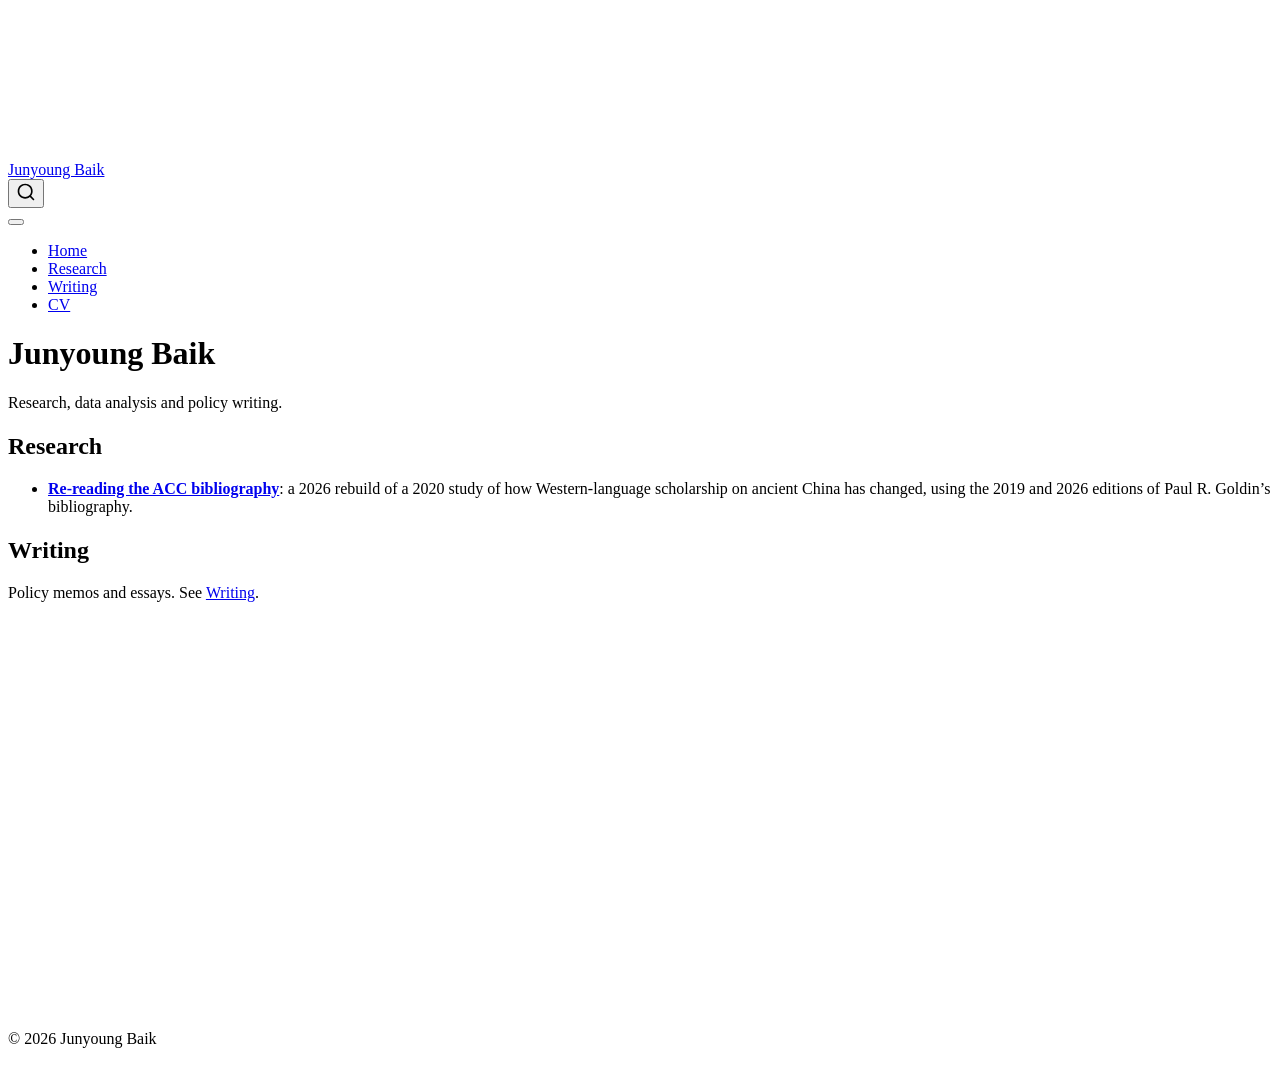
==== index.html @ 751c7dbe "Built site for gh-pages" ====
<!DOCTYPE html>
<html xmlns="http://www.w3.org/1999/xhtml" lang="en" xml:lang="en"><head>

<meta charset="utf-8">
<meta name="generator" content="quarto-1.10.18">

<meta name="viewport" content="width=device-width, initial-scale=1.0, user-scalable=yes">


<title>Junyoung Baik</title>
<style>
/* Default styles provided by pandoc.
** See https://pandoc.org/MANUAL.html#variables-for-html for config info.
*/
span.smallcaps{font-variant: small-caps;}
div.columns{display: flex; gap: 1.5em;}
div.column{flex: auto;}
@media screen {
div.columns{gap: min(4vw, 1.5em);}
div.column{overflow-x: auto;}
}
div.hanging-indent{margin-left: 1.5em; text-indent: -1.5em;}
ul.task-list{list-style: none;}
ul.task-list li input[type="checkbox"] {
  width: 0.8em;
  margin: 0 0.8em 0.2em -1em; /* quarto-specific, see https://github.com/quarto-dev/quarto-cli/issues/4556 */ 
  vertical-align: middle;
}
</style>


<script src="site_libs/quarto-nav/quarto-nav.js"></script>
<script src="site_libs/quarto-nav/headroom.min.js"></script>
<script src="site_libs/clipboard/clipboard.min.js"></script>
<script src="site_libs/quarto-search/autocomplete.umd.js"></script>
<script src="site_libs/quarto-search/fuse.min.js"></script>
<script src="site_libs/quarto-search/quarto-search.js"></script>
<meta name="quarto:offset" content="./">
<script src="site_libs/quarto-html/quarto.js" type="module"></script>
<script src="site_libs/quarto-html/tabsets/tabsets.js" type="module"></script>
<script src="site_libs/quarto-html/popper.min.js"></script>
<script src="site_libs/quarto-html/tippy.umd.min.js"></script>
<script src="site_libs/quarto-html/anchor.min.js"></script>
<link href="site_libs/quarto-html/tippy.css" rel="stylesheet">
<link href="site_libs/quarto-html/quarto-syntax-highlighting-64a204ab8560d761af7679ceaba22944.css" rel="stylesheet" id="quarto-text-highlighting-styles">
<script src="site_libs/bootstrap/bootstrap.min.js"></script>
<link href="site_libs/bootstrap/bootstrap-icons.css" rel="stylesheet">
<link href="site_libs/bootstrap/bootstrap-445b8638c3d06994fee0907d791121c4.min.css" rel="stylesheet" append-hash="true" id="quarto-bootstrap" data-mode="light">
<script id="quarto-search-options" type="application/json">{
  "location": "navbar",
  "copy-button": false,
  "collapse-after": 3,
  "panel-placement": "end",
  "type": "overlay",
  "limit": 50,
  "keyboard-shortcut": [
    "f",
    "/",
    "s"
  ],
  "show-item-context": false,
  "language": {
    "search-no-results-text": "No results",
    "search-matching-documents-text": "matching documents",
    "search-copy-link-title": "Copy link to search",
    "search-hide-matches-text": "Hide additional matches",
    "search-more-match-text": "more match in this document",
    "search-more-matches-text": "more matches in this document",
    "search-clear-button-title": "Clear",
    "search-text-placeholder": "",
    "search-detached-cancel-button-title": "Cancel",
    "search-submit-button-title": "Submit",
    "search-label": "Search"
  }
}</script>


<link rel="stylesheet" href="styles.css">
</head>

<body class="nav-fixed fullcontent quarto-light">

<div id="quarto-search-results"></div>
  <header id="quarto-header" class="headroom fixed-top">
    <nav class="navbar navbar-expand-lg " data-bs-theme="dark">
      <div class="navbar-container container-fluid">
      <div class="navbar-brand-container mx-auto">
    <a class="navbar-brand" href="./index.html">
    <span class="navbar-title">Junyoung Baik</span>
    </a>
  </div>
            <div id="quarto-search" class="" title="Search"></div>
          <button class="navbar-toggler" type="button" data-bs-toggle="collapse" data-bs-target="#navbarCollapse" aria-controls="navbarCollapse" role="menu" aria-expanded="false" aria-label="Toggle navigation" onclick="if (window.quartoToggleHeadroom) { window.quartoToggleHeadroom(); }">
  <span class="navbar-toggler-icon"></span>
</button>
          <div class="collapse navbar-collapse" id="navbarCollapse">
            <ul class="navbar-nav navbar-nav-scroll me-auto">
  <li class="nav-item">
    <a class="nav-link active" href="./index.html" aria-current="page"> 
<span class="menu-text">Home</span></a>
  </li>  
  <li class="nav-item">
    <a class="nav-link" href="./research/index.html"> 
<span class="menu-text">Research</span></a>
  </li>  
  <li class="nav-item">
    <a class="nav-link" href="./writing/index.html"> 
<span class="menu-text">Writing</span></a>
  </li>  
  <li class="nav-item">
    <a class="nav-link" href="./cv.html"> 
<span class="menu-text">CV</span></a>
  </li>  
</ul>
          </div> <!-- /navcollapse -->
            <div class="quarto-navbar-tools">
</div>
      </div> <!-- /container-fluid -->
    </nav>
</header>
<!-- content -->
<div id="quarto-content" class="quarto-container page-columns page-rows-contents page-layout-article page-navbar">
<!-- sidebar -->
<!-- margin-sidebar -->
    
<!-- main -->
<main class="content" id="quarto-document-content">

<header id="title-block-header" class="quarto-title-block default">
<div class="quarto-title">
<h1 class="title">Junyoung Baik</h1>
</div>



<div class="quarto-title-meta">

    
  
    
  </div>
  


</header>


<p>Research, data analysis and policy writing.</p>
<section id="research" class="level2">
<h2 class="anchored" data-anchor-id="research">Research</h2>
<ul>
<li><a href="./research/acc-bibliometrics.html"><strong>Re-reading the ACC bibliography</strong></a>: a 2026 rebuild of a 2020 study of how Western-language scholarship on ancient China has changed, using the 2019 and 2026 editions of Paul R. Goldin’s bibliography.</li>
</ul>
</section>
<section id="writing" class="level2">
<h2 class="anchored" data-anchor-id="writing">Writing</h2>
<p>Policy memos and essays. See <a href="./writing/index.html">Writing</a>.</p>


</section>

</main> <!-- /main -->
<script id="quarto-html-after-body" type="application/javascript">
  window.document.addEventListener("DOMContentLoaded", function (event) {
    const icon = "";
    const anchorJS = new window.AnchorJS();
    anchorJS.options = {
      placement: 'right',
      icon: icon
    };
    anchorJS.add('.anchored');
    const isCodeAnnotation = (el) => {
      for (const clz of el.classList) {
        if (clz.startsWith('code-annotation-')) {                     
          return true;
        }
      }
      return false;
    }
    const onCopySuccess = function(e) {
      // button target
      const button = e.trigger;
      // don't keep focus
      button.blur();
      // flash "checked"
      button.classList.add('code-copy-button-checked');
      var currentTitle = button.getAttribute("title");
      button.setAttribute("title", "Copied!");
      let tooltip;
      if (window.bootstrap) {
        button.setAttribute("data-bs-toggle", "tooltip");
        button.setAttribute("data-bs-placement", "left");
        button.setAttribute("data-bs-title", "Copied!");
        tooltip = new bootstrap.Tooltip(button, 
          { trigger: "manual", 
            customClass: "code-copy-button-tooltip",
            offset: [0, -8]});
        tooltip.show();    
      }
      setTimeout(function() {
        if (tooltip) {
          tooltip.hide();
          button.removeAttribute("data-bs-title");
          button.removeAttribute("data-bs-toggle");
          button.removeAttribute("data-bs-placement");
        }
        button.setAttribute("title", currentTitle);
        button.classList.remove('code-copy-button-checked');
      }, 1000);
      // clear code selection
      e.clearSelection();
    }
    const getTextToCopy = function(trigger) {
      const outerScaffold = trigger.parentElement.cloneNode(true);
      const codeEl = outerScaffold.querySelector('code');
      for (const childEl of codeEl.children) {
        if (isCodeAnnotation(childEl)) {
          childEl.remove();
        }
      }
      return codeEl.innerText;
    }
    const clipboard = new window.ClipboardJS('.code-copy-button:not([data-in-quarto-modal])', {
      text: getTextToCopy
    });
    clipboard.on('success', onCopySuccess);
    if (window.document.getElementById('quarto-embedded-source-code-modal')) {
      const clipboardModal = new window.ClipboardJS('.code-copy-button[data-in-quarto-modal]', {
        text: getTextToCopy,
        container: window.document.getElementById('quarto-embedded-source-code-modal')
      });
      clipboardModal.on('success', onCopySuccess);
    }
      var localhostRegex = new RegExp(/^(?:http|https):\/\/localhost\:?[0-9]*\//);
      var mailtoRegex = new RegExp(/^mailto:/);
        var filterRegex = new RegExp("https:\/\/bjunyoung\.github\.io\/portfolio-site\/");
      var isInternal = (href) => {
          return filterRegex.test(href) || localhostRegex.test(href) || mailtoRegex.test(href);
      }
      // Inspect non-navigation links and adorn them if external
     var links = window.document.querySelectorAll('a[href]:not(.nav-link):not(.navbar-brand):not(.toc-action):not(.sidebar-link):not(.sidebar-item-toggle):not(.pagination-link):not(.no-external):not([aria-hidden]):not(.dropdown-item):not(.quarto-navigation-tool):not(.about-link)');
      for (var i=0; i<links.length; i++) {
        const link = links[i];
        if (!isInternal(link.href)) {
          // undo the damage that might have been done by quarto-nav.js in the case of
          // links that we want to consider external
          if (link.dataset.originalHref !== undefined) {
            link.href = link.dataset.originalHref;
          }
        }
      }
    function tippyHover(el, contentFn, onTriggerFn, onUntriggerFn) {
      const config = {
        allowHTML: true,
        maxWidth: 500,
        delay: 100,
        arrow: false,
        appendTo: function(el) {
            return el.parentElement;
        },
        interactive: true,
        interactiveBorder: 10,
        theme: 'quarto',
        placement: 'bottom-start',
      };
      if (contentFn) {
        config.content = contentFn;
      }
      if (onTriggerFn) {
        config.onTrigger = onTriggerFn;
      }
      if (onUntriggerFn) {
        config.onUntrigger = onUntriggerFn;
      }
      window.tippy(el, config); 
    }
    const noterefs = window.document.querySelectorAll('a[role="doc-noteref"]');
    for (var i=0; i<noterefs.length; i++) {
      const ref = noterefs[i];
      tippyHover(ref, function() {
        // use id or data attribute instead here
        let href = ref.getAttribute('data-footnote-href') || ref.getAttribute('href');
        try { href = new URL(href).hash; } catch {}
        const id = href.replace(/^#\/?/, "");
        const note = window.document.getElementById(id);
        if (note) {
          return note.innerHTML;
        } else {
          return "";
        }
      });
    }
    const xrefs = window.document.querySelectorAll('a.quarto-xref');
    const processXRef = (id, note) => {
      // Strip column container classes
      const stripColumnClz = (el) => {
        el.classList.remove("page-full", "page-columns");
        if (el.children) {
          for (const child of el.children) {
            stripColumnClz(child);
          }
        }
      }
      stripColumnClz(note)
      if (id === null || id.startsWith('sec-')) {
        // Special case sections, only their first couple elements
        const container = document.createElement("div");
        if (note.children && note.children.length > 2) {
          container.appendChild(note.children[0].cloneNode(true));
          for (let i = 1; i < note.children.length; i++) {
            const child = note.children[i];
            if (child.tagName === "P" && child.innerText === "") {
              continue;
            } else {
              container.appendChild(child.cloneNode(true));
              break;
            }
          }
          if (window.Quarto?.typesetMath) {
            window.Quarto.typesetMath(container);
          }
          return container.innerHTML
        } else {
          if (window.Quarto?.typesetMath) {
            window.Quarto.typesetMath(note);
          }
          return note.innerHTML;
        }
      } else {
        // Remove any anchor links if they are present
        const anchorLink = note.querySelector('a.anchorjs-link');
        if (anchorLink) {
          anchorLink.remove();
        }
        if (window.Quarto?.typesetMath) {
          window.Quarto.typesetMath(note);
        }
        if (note.classList.contains("callout")) {
          return note.outerHTML;
        } else {
          return note.innerHTML;
        }
      }
    }
    for (var i=0; i<xrefs.length; i++) {
      const xref = xrefs[i];
      tippyHover(xref, undefined, function(instance) {
        instance.disable();
        let url = xref.getAttribute('href');
        let hash = undefined; 
        if (url.startsWith('#')) {
          hash = url;
        } else {
          try { hash = new URL(url).hash; } catch {}
        }
        if (hash) {
          const id = hash.replace(/^#\/?/, "");
          const note = window.document.getElementById(id);
          if (note !== null) {
            try {
              const html = processXRef(id, note.cloneNode(true));
              instance.setContent(html);
            } finally {
              instance.enable();
              instance.show();
            }
          } else {
            // See if we can fetch this
            fetch(url.split('#')[0])
            .then(res => res.text())
            .then(html => {
              const parser = new DOMParser();
              const htmlDoc = parser.parseFromString(html, "text/html");
              const note = htmlDoc.getElementById(id);
              if (note !== null) {
                const html = processXRef(id, note);
                instance.setContent(html);
              } 
            }).finally(() => {
              instance.enable();
              instance.show();
            });
          }
        } else {
          // See if we can fetch a full url (with no hash to target)
          // This is a special case and we should probably do some content thinning / targeting
          fetch(url)
          .then(res => res.text())
          .then(html => {
            const parser = new DOMParser();
            const htmlDoc = parser.parseFromString(html, "text/html");
            const note = htmlDoc.querySelector('main.content');
            if (note !== null) {
              // This should only happen for chapter cross references
              // (since there is no id in the URL)
              // remove the first header
              if (note.children.length > 0 && note.children[0].tagName === "HEADER") {
                note.children[0].remove();
              }
              const html = processXRef(null, note);
              instance.setContent(html);
            } 
          }).finally(() => {
            instance.enable();
            instance.show();
          });
        }
      }, function(instance) {
      });
    }
        let selectedAnnoteEl;
        const selectorForAnnotation = ( cell, annotation) => {
          let cellAttr = 'data-code-cell="' + cell + '"';
          let lineAttr = 'data-code-annotation="' +  annotation + '"';
          const selector = 'span[' + cellAttr + '][' + lineAttr + ']';
          return selector;
        }
        const selectCodeLines = (annoteEl) => {
          const doc = window.document;
          const targetCell = annoteEl.getAttribute("data-target-cell");
          const targetAnnotation = annoteEl.getAttribute("data-target-annotation");
          const annoteSpan = window.document.querySelector(selectorForAnnotation(targetCell, targetAnnotation));
          const lines = annoteSpan.getAttribute("data-code-lines").split(",");
          const lineIds = lines.map((line) => {
            return targetCell + "-" + line;
          })
          let top = null;
          let height = null;
          let parent = null;
          if (lineIds.length > 0) {
              //compute the position of the single el (top and bottom and make a div)
              const el = window.document.getElementById(lineIds[0]);
              top = el.offsetTop;
              height = el.offsetHeight;
              parent = el.parentElement.parentElement;
            if (lineIds.length > 1) {
              const lastEl = window.document.getElementById(lineIds[lineIds.length - 1]);
              const bottom = lastEl.offsetTop + lastEl.offsetHeight;
              height = bottom - top;
            }
            if (top !== null && height !== null && parent !== null) {
              // cook up a div (if necessary) and position it 
              let div = window.document.getElementById("code-annotation-line-highlight");
              if (div === null) {
                div = window.document.createElement("div");
                div.setAttribute("id", "code-annotation-line-highlight");
                div.style.position = 'absolute';
                parent.appendChild(div);
              }
              div.style.top = top - 2 + "px";
              div.style.height = height + 4 + "px";
              div.style.left = 0;
              let gutterDiv = window.document.getElementById("code-annotation-line-highlight-gutter");
              if (gutterDiv === null) {
                gutterDiv = window.document.createElement("div");
                gutterDiv.setAttribute("id", "code-annotation-line-highlight-gutter");
                gutterDiv.style.position = 'absolute';
                const codeCell = window.document.getElementById(targetCell);
                const gutter = codeCell.querySelector('.code-annotation-gutter');
                gutter.appendChild(gutterDiv);
              }
              gutterDiv.style.top = top - 2 + "px";
              gutterDiv.style.height = height + 4 + "px";
            }
            selectedAnnoteEl = annoteEl;
          }
        };
        const unselectCodeLines = () => {
          const elementsIds = ["code-annotation-line-highlight", "code-annotation-line-highlight-gutter"];
          elementsIds.forEach((elId) => {
            const div = window.document.getElementById(elId);
            if (div) {
              div.remove();
            }
          });
          selectedAnnoteEl = undefined;
        };
          // Handle positioning of the toggle
      window.addEventListener(
        "resize",
        throttle(() => {
          elRect = undefined;
          if (selectedAnnoteEl) {
            selectCodeLines(selectedAnnoteEl);
          }
        }, 10)
      );
      function throttle(fn, ms) {
      let throttle = false;
      let timer;
        return (...args) => {
          if(!throttle) { // first call gets through
              fn.apply(this, args);
              throttle = true;
          } else { // all the others get throttled
              if(timer) clearTimeout(timer); // cancel #2
              timer = setTimeout(() => {
                fn.apply(this, args);
                timer = throttle = false;
              }, ms);
          }
        };
      }
        // Attach click handler to the DT
        const annoteDls = window.document.querySelectorAll('dt[data-target-cell]');
        for (const annoteDlNode of annoteDls) {
          annoteDlNode.addEventListener('click', (event) => {
            const clickedEl = event.target;
            if (clickedEl !== selectedAnnoteEl) {
              unselectCodeLines();
              const activeEl = window.document.querySelector('dt[data-target-cell].code-annotation-active');
              if (activeEl) {
                activeEl.classList.remove('code-annotation-active');
              }
              selectCodeLines(clickedEl);
              clickedEl.classList.add('code-annotation-active');
            } else {
              // Unselect the line
              unselectCodeLines();
              clickedEl.classList.remove('code-annotation-active');
            }
          });
        }
    const findCites = (el) => {
      const parentEl = el.parentElement;
      if (parentEl) {
        const cites = parentEl.dataset.cites;
        if (cites) {
          return {
            el,
            cites: cites.split(' ')
          };
        } else {
          return findCites(el.parentElement)
        }
      } else {
        return undefined;
      }
    };
    var bibliorefs = window.document.querySelectorAll('a[role="doc-biblioref"]');
    for (var i=0; i<bibliorefs.length; i++) {
      const ref = bibliorefs[i];
      const citeInfo = findCites(ref);
      if (citeInfo) {
        tippyHover(citeInfo.el, function() {
          var popup = window.document.createElement('div');
          citeInfo.cites.forEach(function(cite) {
            var citeDiv = window.document.createElement('div');
            citeDiv.classList.add('hanging-indent');
            citeDiv.classList.add('csl-entry');
            var biblioDiv = window.document.getElementById('ref-' + cite);
            if (biblioDiv) {
              citeDiv.innerHTML = biblioDiv.innerHTML;
            }
            popup.appendChild(citeDiv);
          });
          return popup.innerHTML;
        });
      }
    }
  });
  </script>
</div> <!-- /content -->
<footer class="footer">
  <div class="nav-footer">
    <div class="nav-footer-left">
      &nbsp;
    </div>   
    <div class="nav-footer-center">
<p>© 2026 Junyoung Baik</p>
</div>
    <div class="nav-footer-right">
      &nbsp;
    </div>
  </div>
</footer>




</body></html>
---- site_libs/quarto-html/tippy.css ----
.tippy-box[data-animation=fade][data-state=hidden]{opacity:0}[data-tippy-root]{max-width:calc(100vw - 10px)}.tippy-box{position:relative;background-color:#333;color:#fff;border-radius:4px;font-size:14px;line-height:1.4;white-space:normal;outline:0;transition-property:transform,visibility,opacity}.tippy-box[data-placement^=top]>.tippy-arrow{bottom:0}.tippy-box[data-placement^=top]>.tippy-arrow:before{bottom:-7px;left:0;border-width:8px 8px 0;border-top-color:initial;transform-origin:center top}.tippy-box[data-placement^=bottom]>.tippy-arrow{top:0}.tippy-box[data-placement^=bottom]>.tippy-arrow:before{top:-7px;left:0;border-width:0 8px 8px;border-bottom-color:initial;transform-origin:center bottom}.tippy-box[data-placement^=left]>.tippy-arrow{right:0}.tippy-box[data-placement^=left]>.tippy-arrow:before{border-width:8px 0 8px 8px;border-left-color:initial;right:-7px;transform-origin:center left}.tippy-box[data-placement^=right]>.tippy-arrow{left:0}.tippy-box[data-placement^=right]>.tippy-arrow:before{left:-7px;border-width:8px 8px 8px 0;border-right-color:initial;transform-origin:center right}.tippy-box[data-inertia][data-state=visible]{transition-timing-function:cubic-bezier(.54,1.5,.38,1.11)}.tippy-arrow{width:16px;height:16px;color:#333}.tippy-arrow:before{content:"";position:absolute;border-color:transparent;border-style:solid}.tippy-content{position:relative;padding:5px 9px;z-index:1}
---- site_libs/quarto-html/quarto-syntax-highlighting-64a204ab8560d761af7679ceaba22944.css ----
/* quarto syntax highlight colors */
:root {
  --quarto-hl-ot-color: #003B4F;
  --quarto-hl-at-color: #657422;
  --quarto-hl-ss-color: #20794D;
  --quarto-hl-an-color: #5E5E5E;
  --quarto-hl-fu-color: #4758AB;
  --quarto-hl-st-color: #20794D;
  --quarto-hl-cf-color: #003B4F;
  --quarto-hl-op-color: #5E5E5E;
  --quarto-hl-er-color: #AD0000;
  --quarto-hl-bn-color: #AD0000;
  --quarto-hl-al-color: #AD0000;
  --quarto-hl-va-color: #111111;
  --quarto-hl-bu-color: inherit;
  --quarto-hl-ex-color: inherit;
  --quarto-hl-pp-color: #AD0000;
  --quarto-hl-in-color: #5E5E5E;
  --quarto-hl-vs-color: #20794D;
  --quarto-hl-wa-color: #5E5E5E;
  --quarto-hl-do-color: #5E5E5E;
  --quarto-hl-im-color: #00769E;
  --quarto-hl-ch-color: #20794D;
  --quarto-hl-dt-color: #AD0000;
  --quarto-hl-fl-color: #AD0000;
  --quarto-hl-co-color: #5E5E5E;
  --quarto-hl-cv-color: #5E5E5E;
  --quarto-hl-cn-color: #8f5902;
  --quarto-hl-sc-color: #5E5E5E;
  --quarto-hl-dv-color: #AD0000;
  --quarto-hl-kw-color: #003B4F;
}

/* other quarto variables */
:root {
  --quarto-font-monospace: SFMono-Regular, Menlo, Monaco, Consolas, "Liberation Mono", "Courier New", monospace;
}

/* syntax highlight based on Pandoc's rules */
pre > code.sourceCode > span {
  color: #003B4F;
}

code.sourceCode > span {
  color: #003B4F;
}

div.sourceCode,
div.sourceCode pre.sourceCode {
  color: #003B4F;
}

/* Normal */
code span {
  color: #003B4F;
}

/* Alert */
code span.al {
  color: #AD0000;
  font-style: inherit;
}

/* Annotation */
code span.an {
  color: #5E5E5E;
  font-style: inherit;
}

/* Attribute */
code span.at {
  color: #657422;
  font-style: inherit;
}

/* BaseN */
code span.bn {
  color: #AD0000;
  font-style: inherit;
}

/* BuiltIn */
code span.bu {
  font-style: inherit;
}

/* ControlFlow */
code span.cf {
  color: #003B4F;
  font-weight: bold;
  font-style: inherit;
}

/* Char */
code span.ch {
  color: #20794D;
  font-style: inherit;
}

/* Constant */
code span.cn {
  color: #8f5902;
  font-style: inherit;
}

/* Comment */
code span.co {
  color: #5E5E5E;
  font-style: inherit;
}

/* CommentVar */
code span.cv {
  color: #5E5E5E;
  font-style: italic;
}

/* Documentation */
code span.do {
  color: #5E5E5E;
  font-style: italic;
}

/* DataType */
code span.dt {
  color: #AD0000;
  font-style: inherit;
}

/* DecVal */
code span.dv {
  color: #AD0000;
  font-style: inherit;
}

/* Error */
code span.er {
  color: #AD0000;
  font-style: inherit;
}

/* Extension */
code span.ex {
  font-style: inherit;
}

/* Float */
code span.fl {
  color: #AD0000;
  font-style: inherit;
}

/* Function */
code span.fu {
  color: #4758AB;
  font-style: inherit;
}

/* Import */
code span.im {
  color: #00769E;
  font-style: inherit;
}

/* Information */
code span.in {
  color: #5E5E5E;
  font-style: inherit;
}

/* Keyword */
code span.kw {
  color: #003B4F;
  font-weight: bold;
  font-style: inherit;
}

/* Operator */
code span.op {
  color: #5E5E5E;
  font-style: inherit;
}

/* Other */
code span.ot {
  color: #003B4F;
  font-style: inherit;
}

/* Preprocessor */
code span.pp {
  color: #AD0000;
  font-style: inherit;
}

/* SpecialChar */
code span.sc {
  color: #5E5E5E;
  font-style: inherit;
}

/* SpecialString */
code span.ss {
  color: #20794D;
  font-style: inherit;
}

/* String */
code span.st {
  color: #20794D;
  font-style: inherit;
}

/* Variable */
code span.va {
  color: #111111;
  font-style: inherit;
}

/* VerbatimString */
code span.vs {
  color: #20794D;
  font-style: inherit;
}

/* Warning */
code span.wa {
  color: #5E5E5E;
  font-style: italic;
}

.prevent-inlining {
  content: "</";
}

/*# sourceMappingURL=9d8d5bb603a83b8298b89080a598c93b.css.map */
---- styles.css ----
/* css styles */
.draft-banner { border-left: 4px solid #eb6834; padding: .6rem 1rem; background: rgba(235,104,52,.08); margin-bottom: 1.5rem; }

/* Figures: never wider than the text column (Quarto writes fixed width/height attributes). */
.cell-output-display img, img.figure-img { max-width: 100%; height: auto; }

/* Tables (built by table() in the ACC page) */
.acc-tbl-wrap { overflow-x: auto; margin: .25rem 0 1rem; }
.acc-tbl { width: 100%; border-collapse: collapse; font-size: .9rem; font-variant-numeric: tabular-nums lining-nums; }
.acc-tbl th, .acc-tbl td { padding: .4rem .75rem; border-bottom: 1px solid #e4e3df; vertical-align: baseline; }
.acc-tbl thead th { border-bottom: 1.5px solid #52514e; font-weight: 600; color: #52514e; font-size: .8rem; line-height: 1.25; vertical-align: bottom; }
.acc-tbl .txt { text-align: left; }
.acc-tbl .num { text-align: right; white-space: nowrap; width: 1%; }
.acc-tbl thead th.num { white-space: normal; min-width: 4.5rem; }
.acc-tbl .nowrap { white-space: nowrap; }
.acc-tbl tbody tr:last-child td { border-bottom: 1.5px solid #52514e; }
.acc-tbl tr.gap td { border-top: 1.5px solid #52514e; }
.acc-tbl tr.sub td:first-child { padding-left: 1.75rem; color: #52514e; }
.acc-tbl tr.sub td { color: #52514e; }
.acc-tbl--even .num { width: 20%; }

/* Long inline code (e.g. model names) wraps on narrow screens instead of widening the page. */
p code, li code { white-space: normal; overflow-wrap: anywhere; }
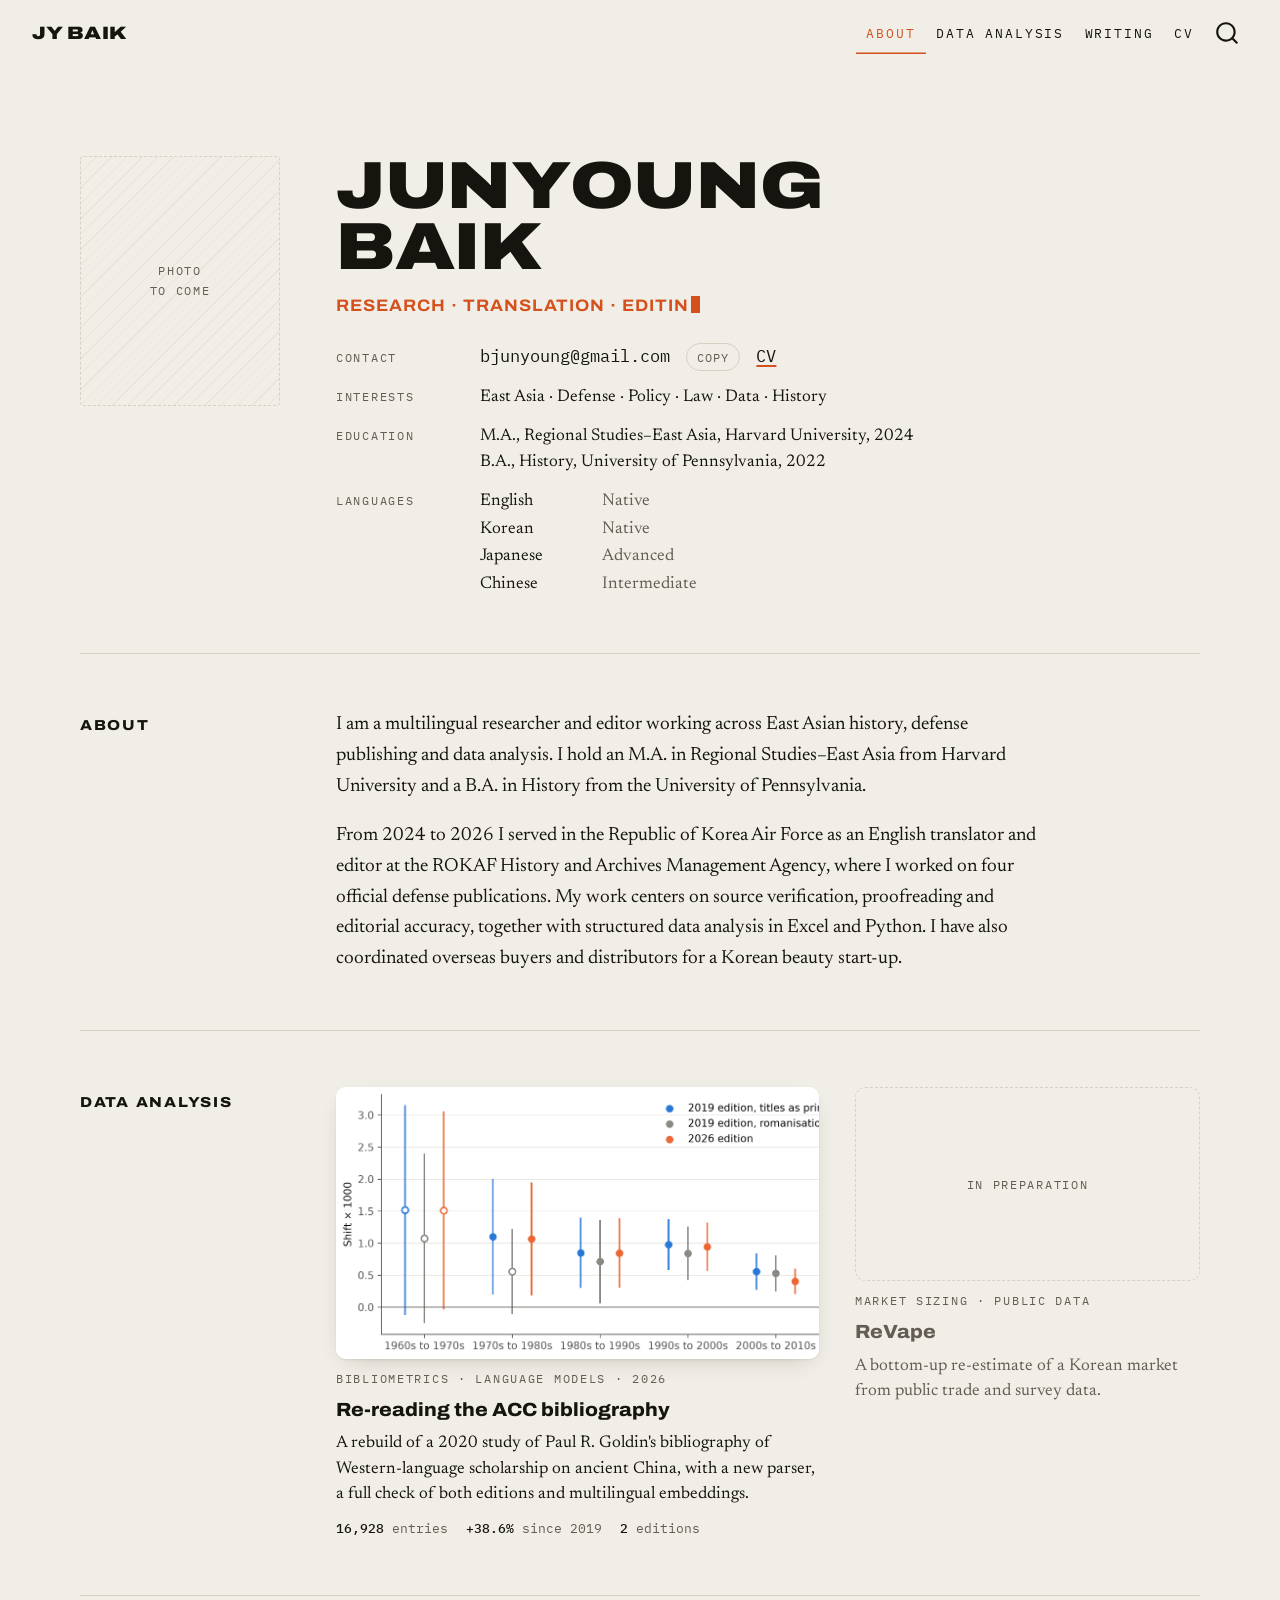
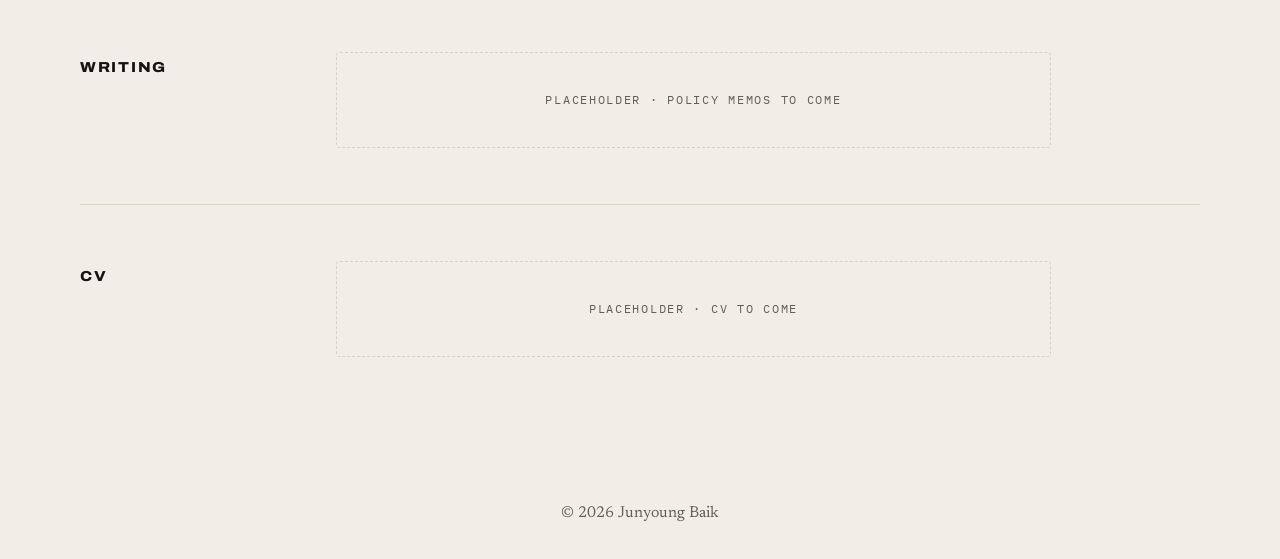
==== commit f4046def: "Built site for gh-pages" ====
--- a/index.html
+++ b/index.html
@@ -42,10 +42,10 @@
 <script src="site_libs/quarto-html/tippy.umd.min.js"></script>
 <script src="site_libs/quarto-html/anchor.min.js"></script>
 <link href="site_libs/quarto-html/tippy.css" rel="stylesheet">
-<link href="site_libs/quarto-html/quarto-syntax-highlighting-64a204ab8560d761af7679ceaba22944.css" rel="stylesheet" id="quarto-text-highlighting-styles">
+<link href="site_libs/quarto-html/quarto-syntax-highlighting-7c68a30ea258f1cbeb56603bc0a48370.css" rel="stylesheet" id="quarto-text-highlighting-styles">
 <script src="site_libs/bootstrap/bootstrap.min.js"></script>
 <link href="site_libs/bootstrap/bootstrap-icons.css" rel="stylesheet">
-<link href="site_libs/bootstrap/bootstrap-445b8638c3d06994fee0907d791121c4.min.css" rel="stylesheet" append-hash="true" id="quarto-bootstrap" data-mode="light">
+<link href="site_libs/bootstrap/bootstrap-f77fa3346679a62d9a28a4c56ee0b2c5.min.css" rel="stylesheet" append-hash="true" id="quarto-bootstrap" data-mode="light">
 <script id="quarto-search-options" type="application/json">{
   "location": "navbar",
   "copy-button": false,
@@ -78,7 +78,7 @@
 <link rel="stylesheet" href="styles.css">
 </head>
 
-<body class="nav-fixed fullcontent quarto-light">
+<body class="nav-fixed quarto-light">
 
 <div id="quarto-search-results"></div>
   <header id="quarto-header" class="headroom fixed-top">
@@ -86,7 +86,7 @@
       <div class="navbar-container container-fluid">
       <div class="navbar-brand-container mx-auto">
     <a class="navbar-brand" href="./index.html">
-    <span class="navbar-title">Junyoung Baik</span>
+    <span class="navbar-title">JY BAIK</span>
     </a>
   </div>
             <div id="quarto-search" class="" title="Search"></div>
@@ -94,14 +94,14 @@
   <span class="navbar-toggler-icon"></span>
 </button>
           <div class="collapse navbar-collapse" id="navbarCollapse">
-            <ul class="navbar-nav navbar-nav-scroll me-auto">
+            <ul class="navbar-nav navbar-nav-scroll ms-auto">
   <li class="nav-item">
     <a class="nav-link active" href="./index.html" aria-current="page"> 
-<span class="menu-text">Home</span></a>
+<span class="menu-text">About</span></a>
   </li>  
   <li class="nav-item">
     <a class="nav-link" href="./research/index.html"> 
-<span class="menu-text">Research</span></a>
+<span class="menu-text">Data Analysis</span></a>
   </li>  
   <li class="nav-item">
     <a class="nav-link" href="./writing/index.html"> 
@@ -119,45 +119,102 @@
     </nav>
 </header>
 <!-- content -->
-<div id="quarto-content" class="quarto-container page-columns page-rows-contents page-layout-article page-navbar">
+<div id="quarto-content" class="quarto-container page-columns page-rows-contents page-layout-full page-navbar">
 <!-- sidebar -->
 <!-- margin-sidebar -->
     
 <!-- main -->
-<main class="content" id="quarto-document-content">
-
-<header id="title-block-header" class="quarto-title-block default">
-<div class="quarto-title">
-<h1 class="title">Junyoung Baik</h1>
+<main class="content column-page" id="quarto-document-content"><header id="title-block-header" class="quarto-title-block"></header>
+
+
+
+
+<div class="home">
+
+  <section class="row-s identity" aria-labelledby="who">
+    <div class="photo" role="img" aria-label="Photo placeholder"><span class="label">Photo<br>to come</span></div>
+    <div class="head">
+      <div class="name" id="who" role="heading" aria-level="1"><span>Junyoung</span><span>Baik</span></div>
+      <p class="tagline" id="tagline" aria-label="Core competencies: research, translation, editing, data">Research&nbsp;· Translation&nbsp;· Editing&nbsp;· Data</p>
+    </div>
+    <div class="rest">
+      <dl class="info">
+        <div><dt class="label">Contact</dt><dd class="contact"><span class="addr" id="email">bjunyoung@gmail.com</span><button class="chip" type="button" id="copy">Copy</button><a href="cv.html">CV</a></dd></div>
+        <div><dt class="label">Interests</dt><dd>East Asia&nbsp;· Defense&nbsp;· Policy&nbsp;· Law&nbsp;· Data&nbsp;· History</dd></div>
+        <div><dt class="label">Education</dt><dd>M.A., Regional Studies–East Asia, Harvard University, 2024<br>B.A., History, University of Pennsylvania, 2022</dd></div>
+        <div><dt class="label">Languages</dt><dd><ul class="langs"><li>English<span>Native</span></li><li>Korean<span>Native</span></li><li>Japanese<span>Advanced</span></li><li>Chinese<span>Intermediate</span></li></ul></dd></div>
+      </dl>
+    </div>
+  </section>
+
+  <section class="row-s" aria-labelledby="about-h">
+    <div class="row-label" id="about-h" role="heading" aria-level="2">About</div>
+    <div class="row-body">
+      <p>I am a multilingual researcher and editor working across East Asian history, defense publishing and data analysis. I hold an M.A. in Regional Studies–East Asia from Harvard University and a B.A. in History from the University of Pennsylvania.</p>
+      <p>From 2024 to 2026 I served in the Republic of Korea Air Force as an English translator and editor at the ROKAF History and Archives Management Agency, where I worked on four official defense publications. My work centers on source verification, proofreading and editorial accuracy, together with structured data analysis in Excel and Python. I have also coordinated overseas buyers and distributors for a Korean beauty start-up.</p>
+    </div>
+  </section>
+
+  <section class="row-s" aria-labelledby="work-h">
+    <div class="row-label" id="work-h" role="heading" aria-level="2">Data Analysis</div>
+    <div class="work">
+      <a class="work-card" href="research/acc-bibliometrics.html">
+        <div class="thumb"><img src="research/images/acc-drift.png" alt="Chart of decade-to-decade shifts in title meaning, 1960s to 2020s, for the 2019 and 2026 editions"></div>
+        <span class="label">Bibliometrics · Language models · 2026</span>
+        <div class="card-title" role="heading" aria-level="3">Re-reading the ACC bibliography</div>
+        <p>A rebuild of a 2020 study of Paul R. Goldin's bibliography of Western-language scholarship on ancient China, with a new parser, a full check of both editions and multilingual embeddings.</p>
+        <div class="stats"><span><b>16,928</b> entries</span><span><b>+38.6%</b> since 2019</span><span><b>2</b> editions</span></div>
+      </a>
+      <div class="work-card pending">
+        <div class="thumb"><span class="label">In preparation</span></div>
+        <span class="label">Market sizing · Public data</span>
+        <div class="card-title" role="heading" aria-level="3">ReVape</div>
+        <p>A bottom-up re-estimate of a Korean market from public trade and survey data.</p>
+      </div>
+    </div>
+  </section>
+
+  <section class="row-s" id="writing" aria-labelledby="w-h">
+    <div class="row-label" id="w-h" role="heading" aria-level="2">Writing</div>
+    <div class="row-body"><div class="ph-box">Placeholder · policy memos to come</div></div>
+  </section>
+
+  <section class="row-s" id="cv" aria-labelledby="cv-h">
+    <div class="row-label" id="cv-h" role="heading" aria-level="2">CV</div>
+    <div class="row-body"><div class="ph-box">Placeholder · CV to come</div></div>
+  </section>
+
 </div>
 
-
-
-<div class="quarto-title-meta">
-
-    
-  
-    
-  </div>
-  
-
-
-</header>
-
-
-<p>Research, data analysis and policy writing.</p>
-<section id="research" class="level2">
-<h2 class="anchored" data-anchor-id="research">Research</h2>
-<ul>
-<li><a href="./research/acc-bibliometrics.html"><strong>Re-reading the ACC bibliography</strong></a>: a 2026 rebuild of a 2020 study of how Western-language scholarship on ancient China has changed, using the 2019 and 2026 editions of Paul R. Goldin’s bibliography.</li>
-</ul>
-</section>
-<section id="writing" class="level2">
-<h2 class="anchored" data-anchor-id="writing">Writing</h2>
-<p>Policy memos and essays. See <a href="./writing/index.html">Writing</a>.</p>
-
-
-</section>
+<script>
+(() => {
+  const el = document.getElementById('tagline');
+  const FULL = 'Research · Translation · Editing · Data';
+  // Type the line once, then let the caret blink out. Skipped for reduced motion.
+  if (!matchMedia('(prefers-reduced-motion: reduce)').matches) {
+    el.textContent = '';
+    const text = document.createElement('span');
+    const caret = document.createElement('span'); caret.className = 'caret'; caret.setAttribute('aria-hidden', 'true');
+    el.append(text, caret);
+    let i = 0;
+    const id = setInterval(() => {
+      text.textContent = FULL.slice(0, ++i);
+      if (i >= FULL.length) { clearInterval(id); setTimeout(() => caret.classList.add('done'), 2400); }
+    }, 55);
+  }
+  const copy = document.getElementById('copy');
+  const email = document.getElementById('email');
+  copy.addEventListener('click', () => {
+    const select = () => getSelection().selectAllChildren(email);
+    if (!navigator.clipboard) return select();
+    navigator.clipboard.writeText(email.textContent).then(() => {
+      copy.textContent = 'Copied'; setTimeout(() => { copy.textContent = 'Copy'; }, 1600);
+    }, select);
+  });
+})();
+</script>
+
+
 
 </main> <!-- /main -->
 <script id="quarto-html-after-body" type="application/javascript">
--- a/site_libs/quarto-html/quarto-syntax-highlighting-7c68a30ea258f1cbeb56603bc0a48370.css
+++ b/site_libs/quarto-html/quarto-syntax-highlighting-7c68a30ea258f1cbeb56603bc0a48370.css
@@ -0,0 +1,236 @@
+/* quarto syntax highlight colors */
+:root {
+  --quarto-hl-ot-color: #003B4F;
+  --quarto-hl-at-color: #657422;
+  --quarto-hl-ss-color: #20794D;
+  --quarto-hl-an-color: #5E5E5E;
+  --quarto-hl-fu-color: #4758AB;
+  --quarto-hl-st-color: #20794D;
+  --quarto-hl-cf-color: #003B4F;
+  --quarto-hl-op-color: #5E5E5E;
+  --quarto-hl-er-color: #AD0000;
+  --quarto-hl-bn-color: #AD0000;
+  --quarto-hl-al-color: #AD0000;
+  --quarto-hl-va-color: #111111;
+  --quarto-hl-bu-color: inherit;
+  --quarto-hl-ex-color: inherit;
+  --quarto-hl-pp-color: #AD0000;
+  --quarto-hl-in-color: #5E5E5E;
+  --quarto-hl-vs-color: #20794D;
+  --quarto-hl-wa-color: #5E5E5E;
+  --quarto-hl-do-color: #5E5E5E;
+  --quarto-hl-im-color: #00769E;
+  --quarto-hl-ch-color: #20794D;
+  --quarto-hl-dt-color: #AD0000;
+  --quarto-hl-fl-color: #AD0000;
+  --quarto-hl-co-color: #5E5E5E;
+  --quarto-hl-cv-color: #5E5E5E;
+  --quarto-hl-cn-color: #8f5902;
+  --quarto-hl-sc-color: #5E5E5E;
+  --quarto-hl-dv-color: #AD0000;
+  --quarto-hl-kw-color: #003B4F;
+}
+
+/* other quarto variables */
+:root {
+  --quarto-font-monospace: "IBM Plex Mono", ui-monospace, Menlo, Consolas, monospace;
+}
+
+/* syntax highlight based on Pandoc's rules */
+pre > code.sourceCode > span {
+  color: #003B4F;
+}
+
+code.sourceCode > span {
+  color: #003B4F;
+}
+
+div.sourceCode,
+div.sourceCode pre.sourceCode {
+  color: #003B4F;
+}
+
+/* Normal */
+code span {
+  color: #003B4F;
+}
+
+/* Alert */
+code span.al {
+  color: #AD0000;
+  font-style: inherit;
+}
+
+/* Annotation */
+code span.an {
+  color: #5E5E5E;
+  font-style: inherit;
+}
+
+/* Attribute */
+code span.at {
+  color: #657422;
+  font-style: inherit;
+}
+
+/* BaseN */
+code span.bn {
+  color: #AD0000;
+  font-style: inherit;
+}
+
+/* BuiltIn */
+code span.bu {
+  font-style: inherit;
+}
+
+/* ControlFlow */
+code span.cf {
+  color: #003B4F;
+  font-weight: bold;
+  font-style: inherit;
+}
+
+/* Char */
+code span.ch {
+  color: #20794D;
+  font-style: inherit;
+}
+
+/* Constant */
+code span.cn {
+  color: #8f5902;
+  font-style: inherit;
+}
+
+/* Comment */
+code span.co {
+  color: #5E5E5E;
+  font-style: inherit;
+}
+
+/* CommentVar */
+code span.cv {
+  color: #5E5E5E;
+  font-style: italic;
+}
+
+/* Documentation */
+code span.do {
+  color: #5E5E5E;
+  font-style: italic;
+}
+
+/* DataType */
+code span.dt {
+  color: #AD0000;
+  font-style: inherit;
+}
+
+/* DecVal */
+code span.dv {
+  color: #AD0000;
+  font-style: inherit;
+}
+
+/* Error */
+code span.er {
+  color: #AD0000;
+  font-style: inherit;
+}
+
+/* Extension */
+code span.ex {
+  font-style: inherit;
+}
+
+/* Float */
+code span.fl {
+  color: #AD0000;
+  font-style: inherit;
+}
+
+/* Function */
+code span.fu {
+  color: #4758AB;
+  font-style: inherit;
+}
+
+/* Import */
+code span.im {
+  color: #00769E;
+  font-style: inherit;
+}
+
+/* Information */
+code span.in {
+  color: #5E5E5E;
+  font-style: inherit;
+}
+
+/* Keyword */
+code span.kw {
+  color: #003B4F;
+  font-weight: bold;
+  font-style: inherit;
+}
+
+/* Operator */
+code span.op {
+  color: #5E5E5E;
+  font-style: inherit;
+}
+
+/* Other */
+code span.ot {
+  color: #003B4F;
+  font-style: inherit;
+}
+
+/* Preprocessor */
+code span.pp {
+  color: #AD0000;
+  font-style: inherit;
+}
+
+/* SpecialChar */
+code span.sc {
+  color: #5E5E5E;
+  font-style: inherit;
+}
+
+/* SpecialString */
+code span.ss {
+  color: #20794D;
+  font-style: inherit;
+}
+
+/* String */
+code span.st {
+  color: #20794D;
+  font-style: inherit;
+}
+
+/* Variable */
+code span.va {
+  color: #111111;
+  font-style: inherit;
+}
+
+/* VerbatimString */
+code span.vs {
+  color: #20794D;
+  font-style: inherit;
+}
+
+/* Warning */
+code span.wa {
+  color: #5E5E5E;
+  font-style: italic;
+}
+
+.prevent-inlining {
+  content: "</";
+}
+
+/*# sourceMappingURL=39d13593ecb7db6d02e40e1582482a0e.css.map */
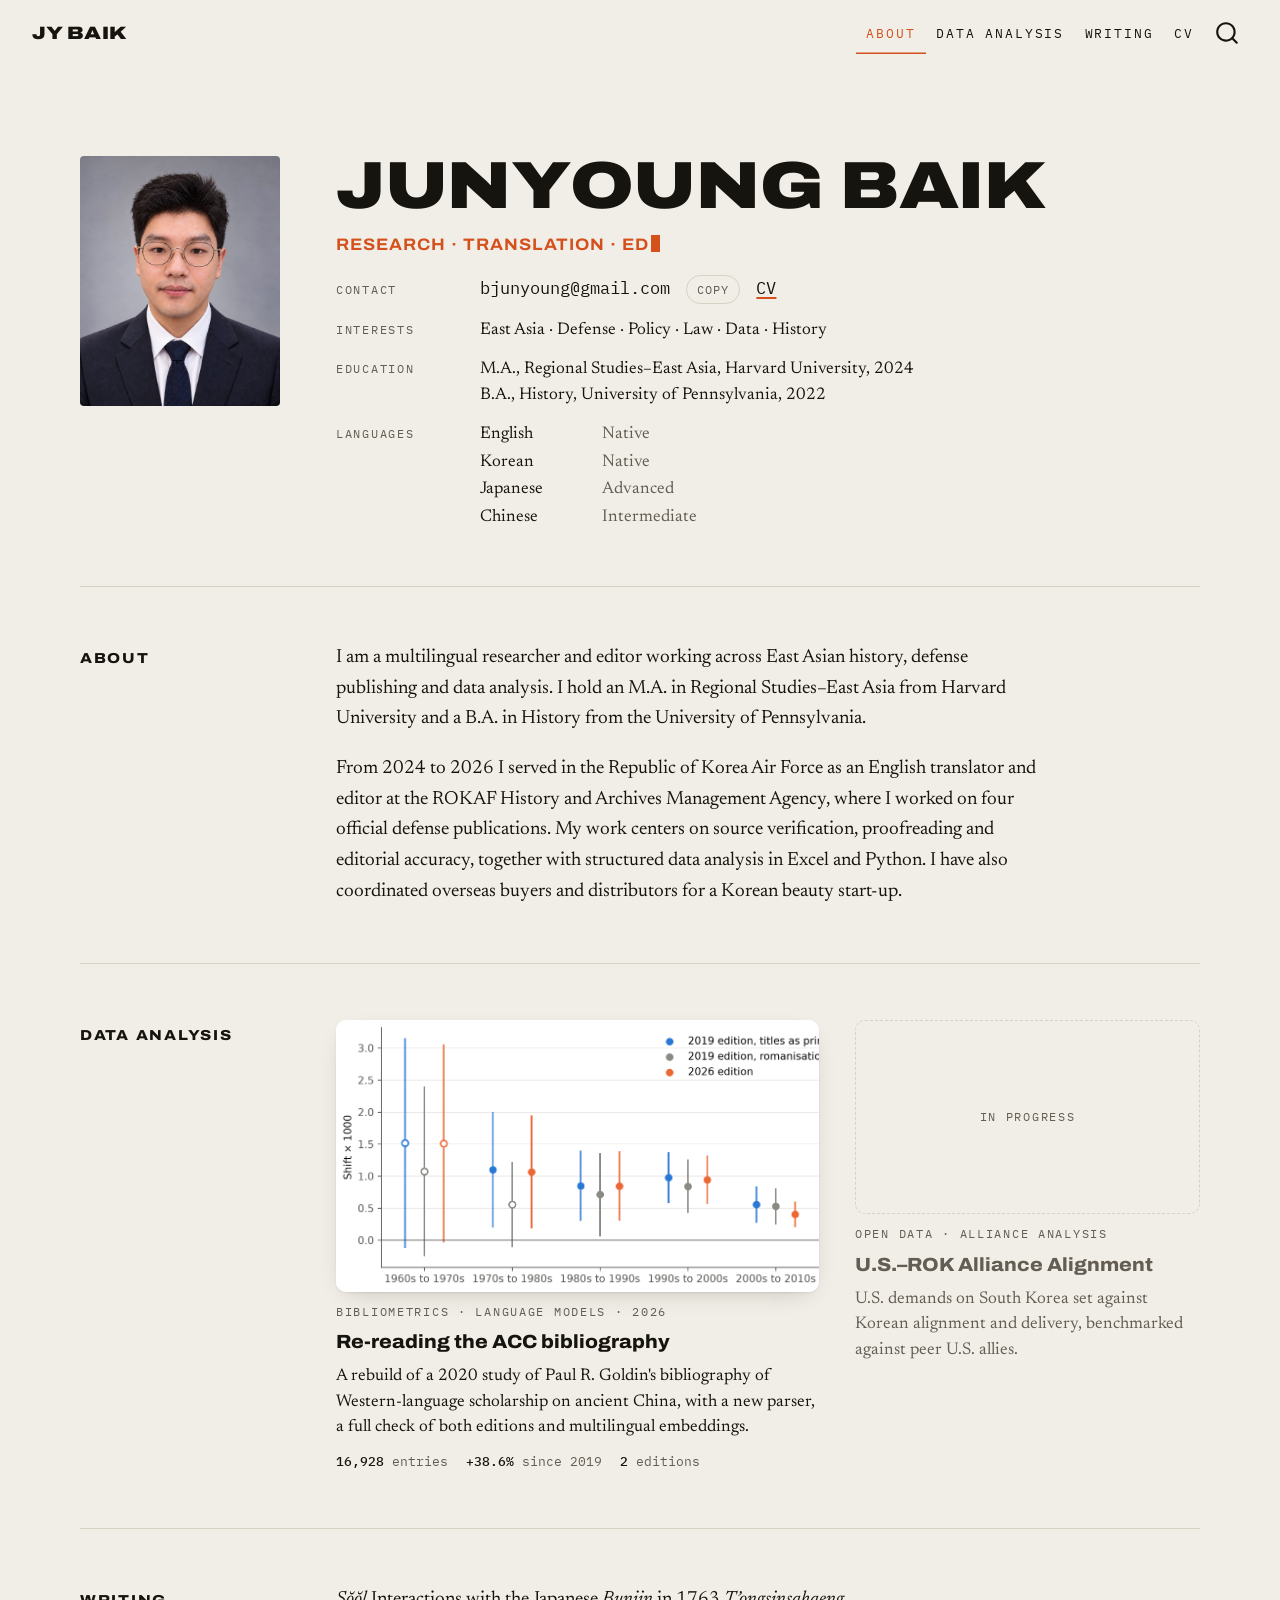
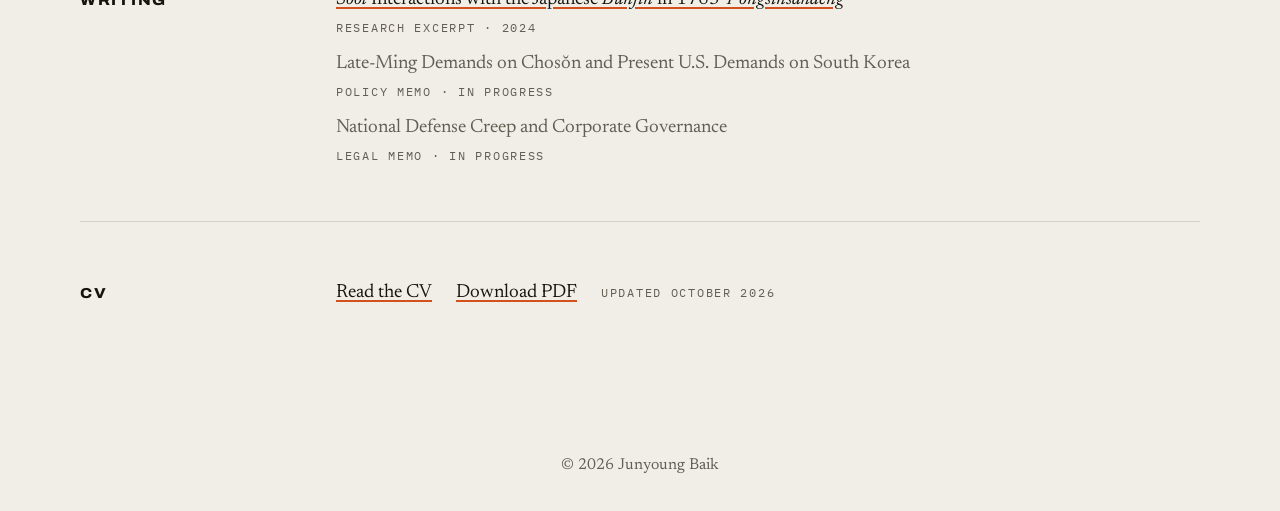
==== commit 7627bf95: "Built site for gh-pages" ====
--- a/index.html
+++ b/index.html
@@ -45,7 +45,7 @@
 <link href="site_libs/quarto-html/quarto-syntax-highlighting-7c68a30ea258f1cbeb56603bc0a48370.css" rel="stylesheet" id="quarto-text-highlighting-styles">
 <script src="site_libs/bootstrap/bootstrap.min.js"></script>
 <link href="site_libs/bootstrap/bootstrap-icons.css" rel="stylesheet">
-<link href="site_libs/bootstrap/bootstrap-f77fa3346679a62d9a28a4c56ee0b2c5.min.css" rel="stylesheet" append-hash="true" id="quarto-bootstrap" data-mode="light">
+<link href="site_libs/bootstrap/bootstrap-ff5dfaf1683658c6f3fb941584f99c2e.min.css" rel="stylesheet" append-hash="true" id="quarto-bootstrap" data-mode="light">
 <script id="quarto-search-options" type="application/json">{
   "location": "navbar",
   "copy-button": false,
@@ -132,9 +132,9 @@
 <div class="home">
 
   <section class="row-s identity" aria-labelledby="who">
-    <div class="photo" role="img" aria-label="Photo placeholder"><span class="label">Photo<br>to come</span></div>
+    <img class="photo" src="images/photo.jpg" alt="Portrait of Junyoung Baik" width="560" height="700">
     <div class="head">
-      <div class="name" id="who" role="heading" aria-level="1"><span>Junyoung</span><span>Baik</span></div>
+      <div class="name" id="who" role="heading" aria-level="1"><span>Junyoung</span> <span>Baik</span></div>
       <p class="tagline" id="tagline" aria-label="Core competencies: research, translation, editing, data">Research&nbsp;· Translation&nbsp;· Editing&nbsp;· Data</p>
     </div>
     <div class="rest">
@@ -166,22 +166,28 @@
         <div class="stats"><span><b>16,928</b> entries</span><span><b>+38.6%</b> since 2019</span><span><b>2</b> editions</span></div>
       </a>
       <div class="work-card pending">
-        <div class="thumb"><span class="label">In preparation</span></div>
-        <span class="label">Market sizing · Public data</span>
-        <div class="card-title" role="heading" aria-level="3">ReVape</div>
-        <p>A bottom-up re-estimate of a Korean market from public trade and survey data.</p>
+        <div class="thumb"><span class="label">In progress</span></div>
+        <span class="label">Open data · Alliance analysis</span>
+        <div class="card-title" role="heading" aria-level="3">U.S.–ROK Alliance Alignment</div>
+        <p>U.S. demands on South Korea set against Korean alignment and delivery, benchmarked against peer U.S. allies.</p>
       </div>
     </div>
   </section>
 
   <section class="row-s" id="writing" aria-labelledby="w-h">
     <div class="row-label" id="w-h" role="heading" aria-level="2">Writing</div>
-    <div class="row-body"><div class="ph-box">Placeholder · policy memos to come</div></div>
+    <div class="row-body">
+        <ul class="writing-list">
+          <li><a href="writing/sool-1763.html"><i>Sŏŏl</i> Interactions with the Japanese <i>Bunjin</i> in 1763 <i>T’ongsinsahaeng</i></a><span class="label">Research excerpt · 2024</span></li>
+          <li><span class="pending-title">Late-Ming Demands on Chosŏn and Present U.S. Demands on South Korea</span><span class="label">Policy memo · In progress</span></li>
+          <li><span class="pending-title">National Defense Creep and Corporate Governance</span><span class="label">Legal memo · In progress</span></li>
+        </ul>
+      </div>
   </section>
 
   <section class="row-s" id="cv" aria-labelledby="cv-h">
     <div class="row-label" id="cv-h" role="heading" aria-level="2">CV</div>
-    <div class="row-body"><div class="ph-box">Placeholder · CV to come</div></div>
+    <div class="row-body cv-links"><a href="cv.html">Read the CV</a><a href="cv.pdf">Download PDF</a><span class="label">Updated October 2026</span></div>
   </section>
 
 </div>
